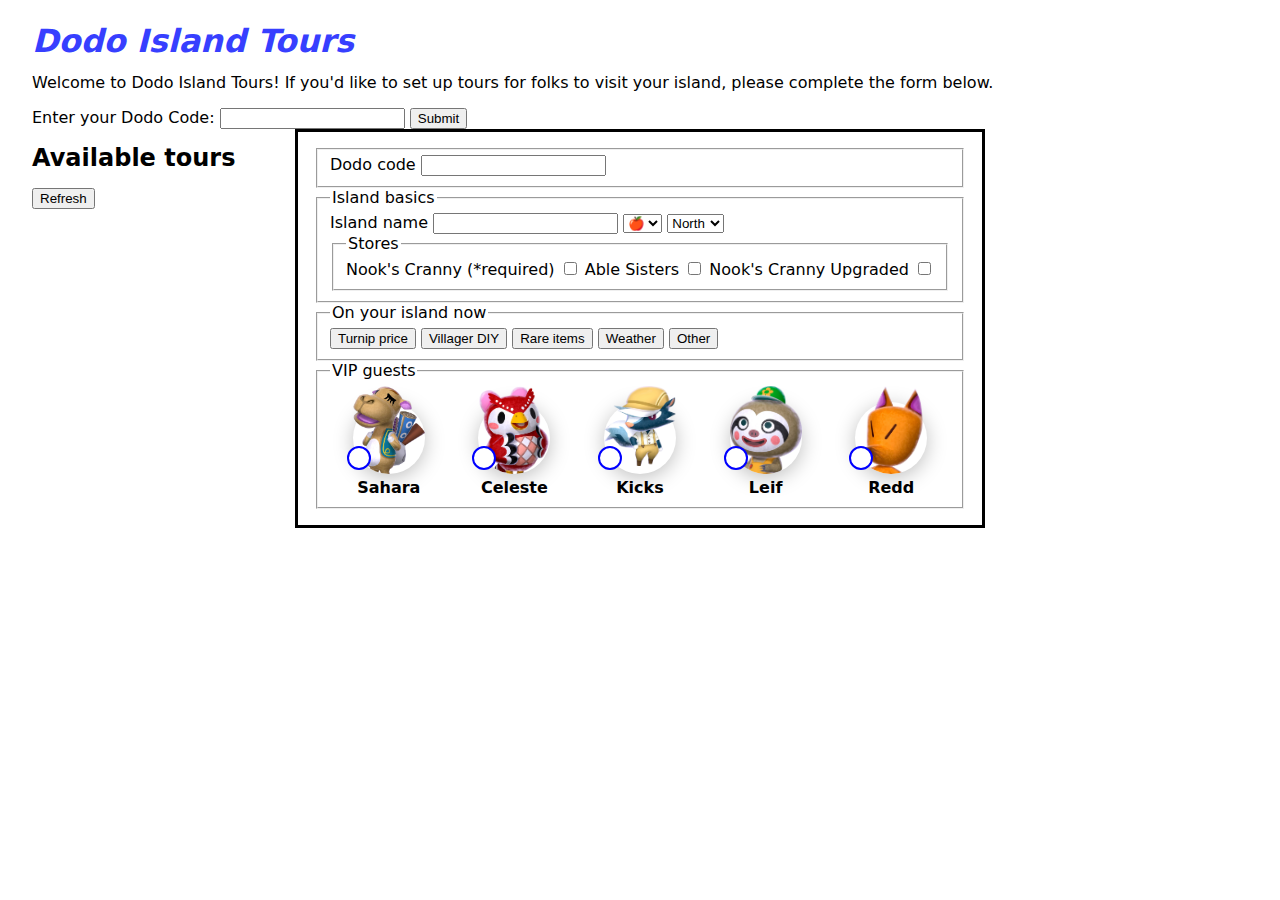
==== index.html @ df088738 "Integrate create-island, toggle-input, checkbox-villager components" ====
<!DOCTYPE html>
<html lang="en">
  <head>
    <title>Dodo Island Tours</title>
    <meta charset="utf-8">
    <meta http-equiv="X-UA-Compatible" content="IE=edge">
    <meta name="viewport" content="width=device-width, initial-scale=1">
    <link rel="stylesheet" href="/style.css">
    <script src="./components/create-island.js" type="module" defer></script>
    <script src="./components/toggle-input.js" type="module" defer></script>
    <script src="./components/checkbox-villager.js" type="module" defer></script>
  </head>  
  <body>
    <header>
      <h1>
        Dodo Island Tours
      </h1>
    </header>

    <section>
      <p>
        Welcome to Dodo Island Tours! If you'd like to set up tours for folks to visit your island, please complete the form below.
      </p>

      <create-island></create-island>
    </section>
    
    <main>
      <section>
        <h2>
          Available tours
        </h2>
        <button onclick="window.location.reload()">
          Refresh
        </button>
        <ol id="list-islands">
        </ol>
      </section>
    </main>
    
    
  </body>
</html>
---- style.css ----
/* CSS files add styling rules to your content */

body {
  font-family: system-ui, helvetica, arial, sans-serif;
  margin: 2em;
  line-height: 1.2em;
}

h1 {
  font-style: italic;
  color: #373fff;
}

label {
  display: grid;
  grid-template-columns: 1fr 1fr;
}

label:nth-child(even) {
  background: rgba(0,0,0,.02);
}

table, tr, td {
  border: 1px solid black;
  border-collapse: collapse;
  padding: .5em;
}
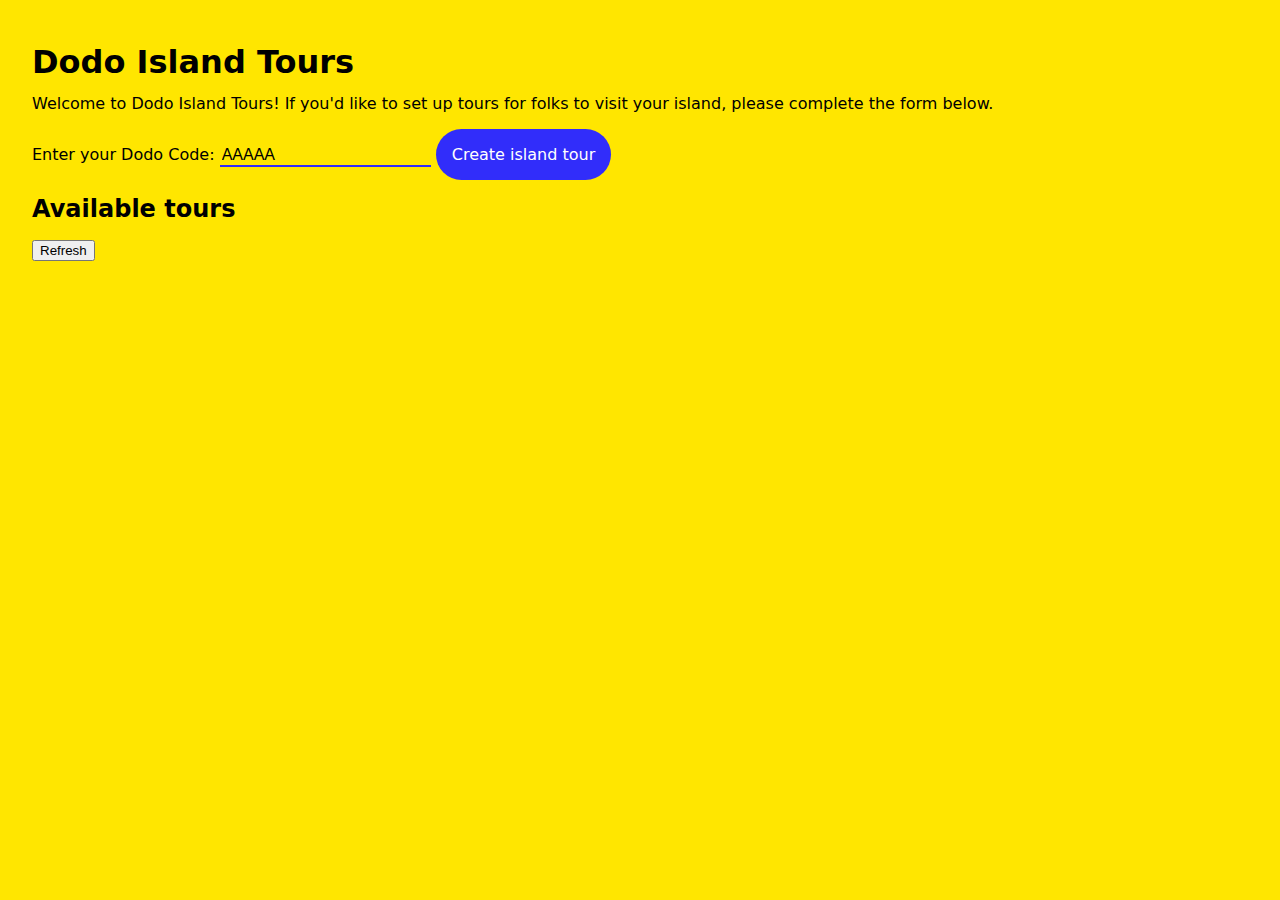
==== commit 0a930ff8: "Continue styling dialog, use <details-dialog> from Github team, fix html tagged template literal" ====
--- a/index.html
+++ b/index.html
@@ -9,6 +9,7 @@
     <script src="./components/create-island.js" type="module" defer></script>
     <script src="./components/toggle-input.js" type="module" defer></script>
     <script src="./components/checkbox-villager.js" type="module" defer></script>
+    <script src="./lib/details-dialog.js" defer></script>
   </head>  
   <body>
     <header>
--- a/style.css
+++ b/style.css
@@ -1,27 +1,17 @@
-/* CSS files add styling rules to your content */
+:root {
+  --shadow: 0 4px 20px rgba(0, 0, 0, .25);
+  --blue: #312DFA;
+  --yellow: #FFE600;
+}
 
 body {
   font-family: system-ui, helvetica, arial, sans-serif;
-  margin: 2em;
+  margin: 0;
+  padding: 2em;
   line-height: 1.2em;
+  background: var(--yellow);
 }
 
-h1 {
-  font-style: italic;
-  color: #373fff;
-}
-
-label {
-  display: grid;
-  grid-template-columns: 1fr 1fr;
-}
-
-label:nth-child(even) {
-  background: rgba(0,0,0,.02);
-}
-
-table, tr, td {
-  border: 1px solid black;
-  border-collapse: collapse;
-  padding: .5em;
+* {
+  box-sizing: border-box;
 }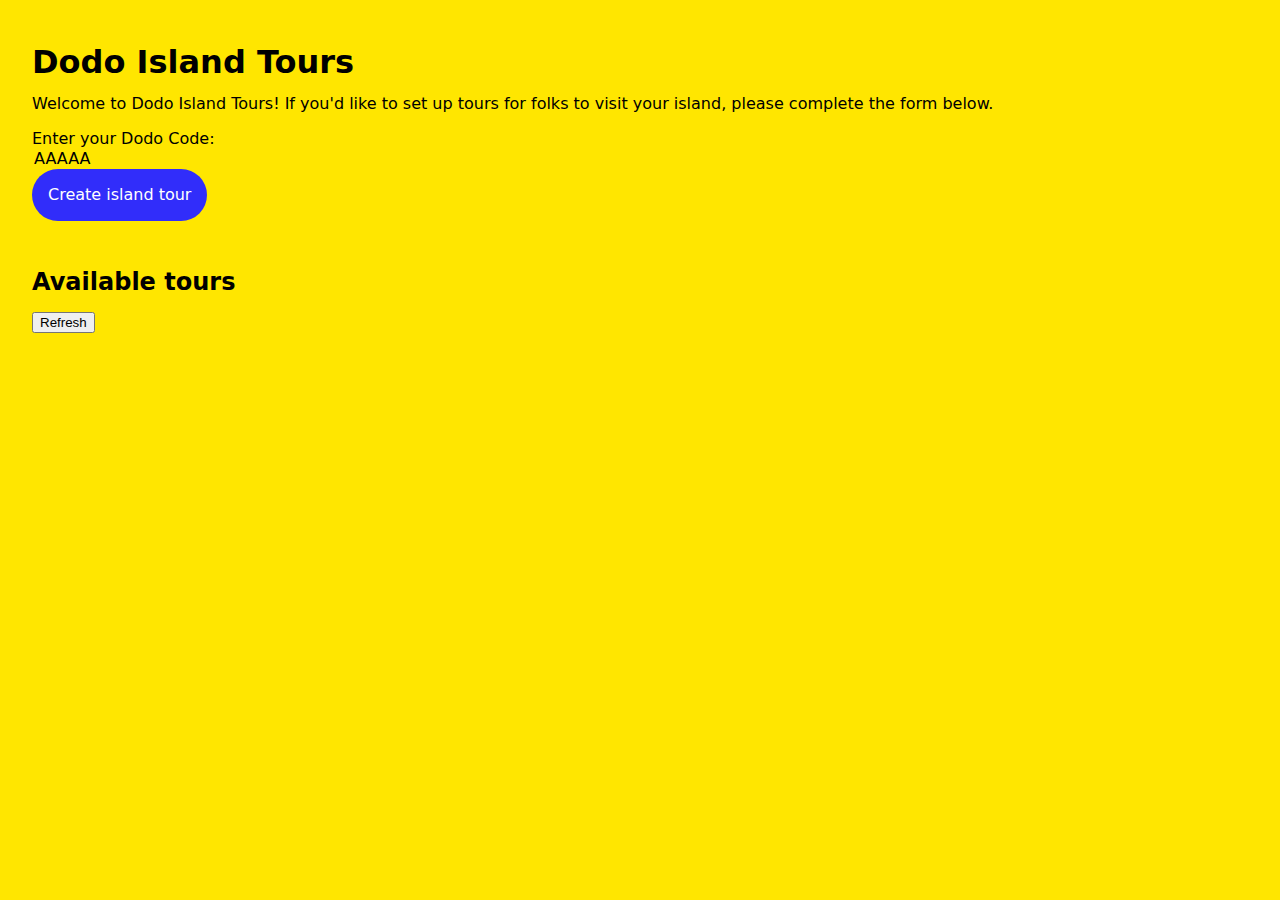
==== commit 5b9c7202: "add next step button, some tweaks, update details-dialog" ====
--- a/index.html
+++ b/index.html
@@ -9,7 +9,7 @@
     <script src="./components/create-island.js" type="module" defer></script>
     <script src="./components/toggle-input.js" type="module" defer></script>
     <script src="./components/checkbox-villager.js" type="module" defer></script>
-    <script src="./lib/details-dialog.js" defer></script>
+    <script src="./lib/details-dialog.js" type="module" defer></script>
   </head>  
   <body>
     <header>
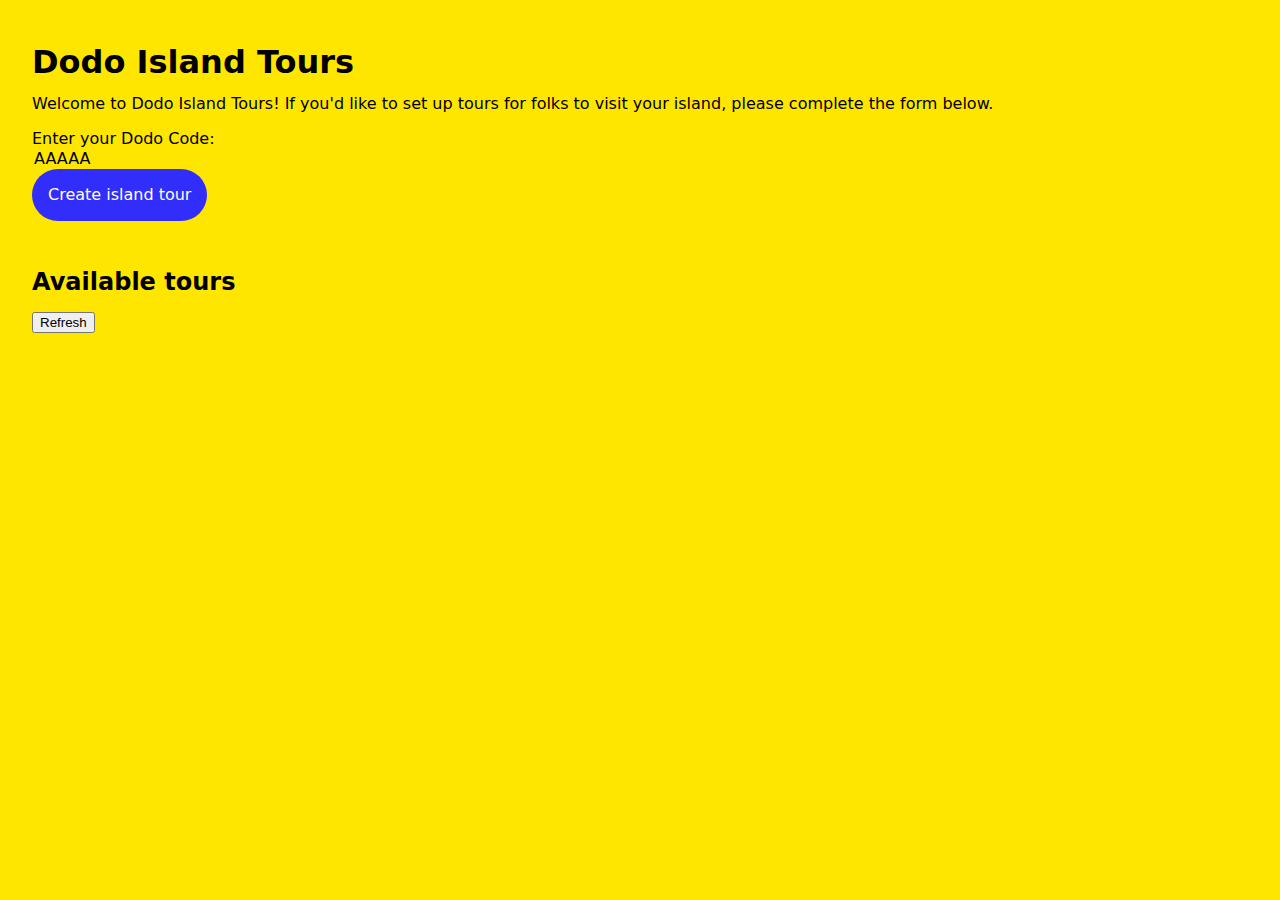
==== commit 87cec157: "Add a broken details demo" ====
--- a/index.html
+++ b/index.html
@@ -9,6 +9,7 @@
     <script src="./components/create-island.js" type="module" defer></script>
     <script src="./components/toggle-input.js" type="module" defer></script>
     <script src="./components/checkbox-villager.js" type="module" defer></script>
+    <script src="./components/test.js" type="module" defer></script>
     <script src="./lib/details-dialog.js" type="module" defer></script>
   </head>  
   <body>
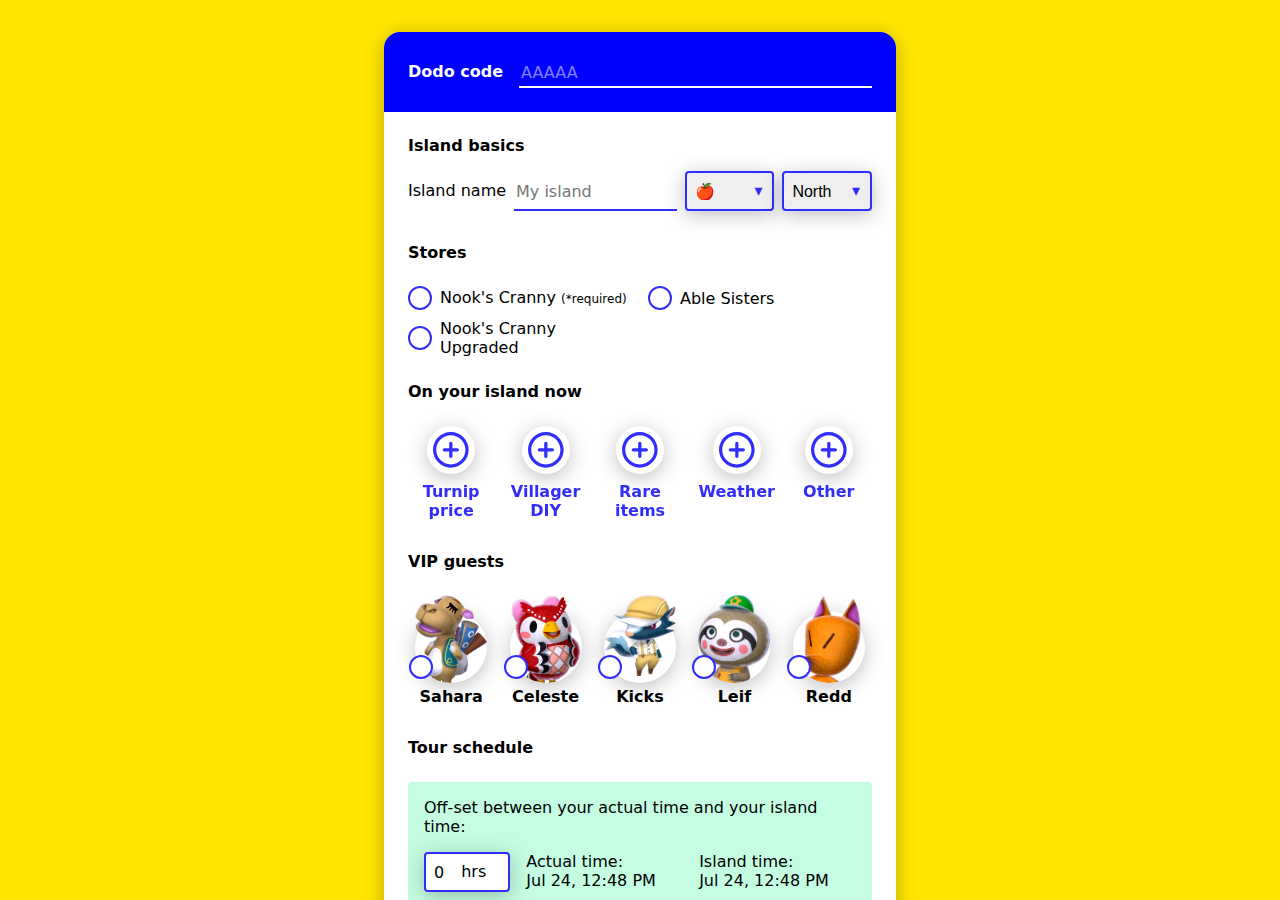
==== commit a9f90ad1: "Add tour schedule part of create-island, <create-schedule>, <custom-select>, and Inter, and other st" ====
--- a/index.html
+++ b/index.html
@@ -6,10 +6,12 @@
     <meta http-equiv="X-UA-Compatible" content="IE=edge">
     <meta name="viewport" content="width=device-width, initial-scale=1">
     <link rel="stylesheet" href="/style.css">
+    <link rel="stylesheet" href="https://rsms.me/inter/inter.css">
     <script src="./components/create-island.js" type="module" defer></script>
     <script src="./components/toggle-input.js" type="module" defer></script>
     <script src="./components/checkbox-villager.js" type="module" defer></script>
-    <script src="./components/test.js" type="module" defer></script>
+    <script src="./components/create-schedule.js" type="module" defer></script>
+    <script src="./components/custom-select.js" type="module" defer></script>
     <script src="./lib/details-dialog.js" type="module" defer></script>
   </head>  
   <body>
--- a/style.css
+++ b/style.css
@@ -5,7 +5,7 @@
 }
 
 body {
-  font-family: system-ui, helvetica, arial, sans-serif;
+  font-family: 'Inter', 'Inter UI', system-ui, helvetica, arial, sans-serif;
   margin: 0;
   padding: 2em;
   line-height: 1.2em;
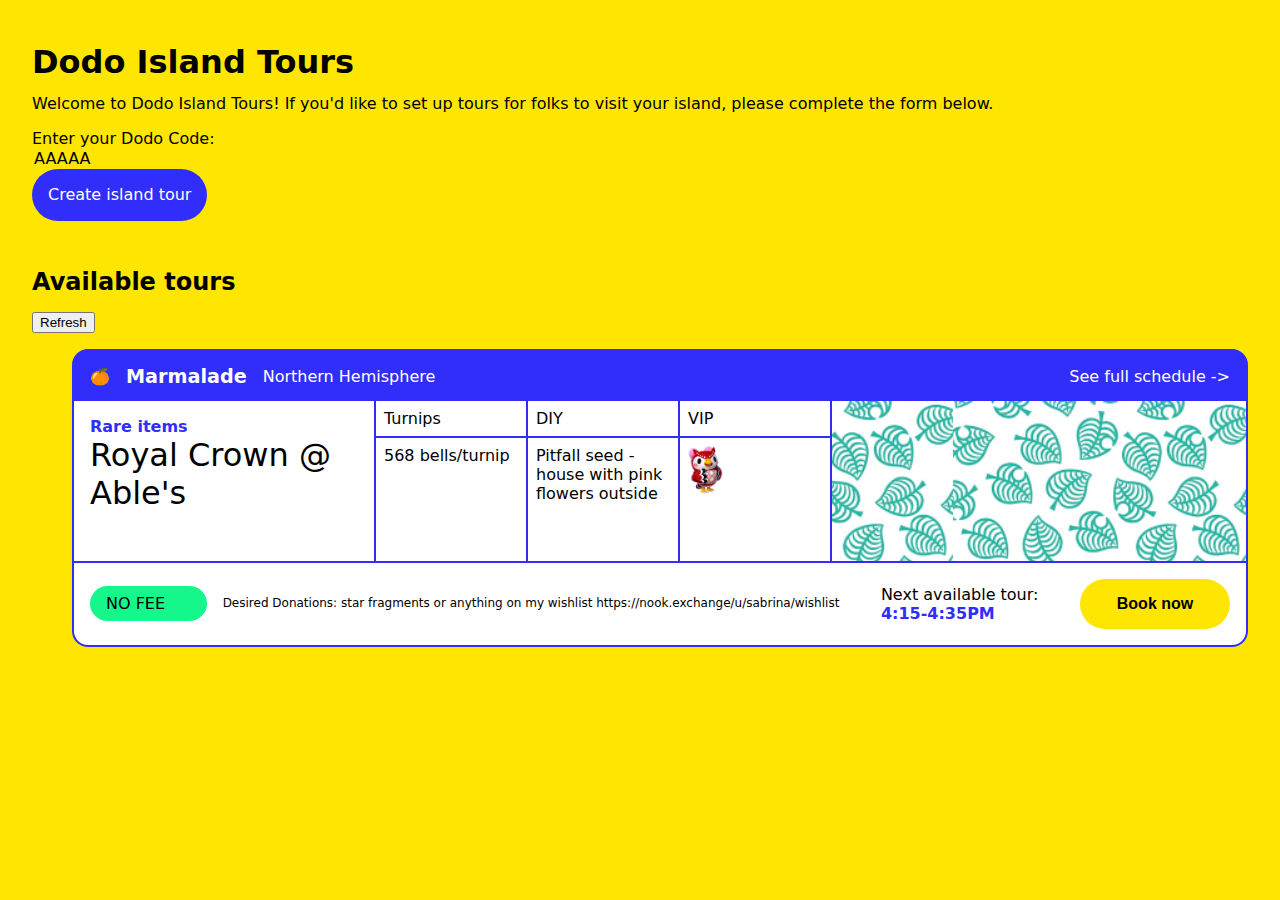
==== commit a4dab5de: "Add basic island ticket view with static data" ====
--- a/index.html
+++ b/index.html
@@ -12,6 +12,8 @@
     <script src="./components/checkbox-villager.js" type="module" defer></script>
     <script src="./components/create-schedule.js" type="module" defer></script>
     <script src="./components/custom-select.js" type="module" defer></script>
+    <script src="./components/list-island.js" type="module" defer></script>
+    <script src="./components/list-island-item.js" type="module" defer></script>
     <script src="./lib/details-dialog.js" type="module" defer></script>
   </head>  
   <body>
@@ -37,8 +39,7 @@
         <button onclick="window.location.reload()">
           Refresh
         </button>
-        <ol id="list-islands">
-        </ol>
+        <list-island></list-island>
       </section>
     </main>
     
--- a/style.css
+++ b/style.css
@@ -2,6 +2,7 @@
   --shadow: 0 4px 20px rgba(0, 0, 0, .25);
   --blue: #312DFA;
   --yellow: #FFE600;
+  --green: #15F78A;
 }
 
 body {
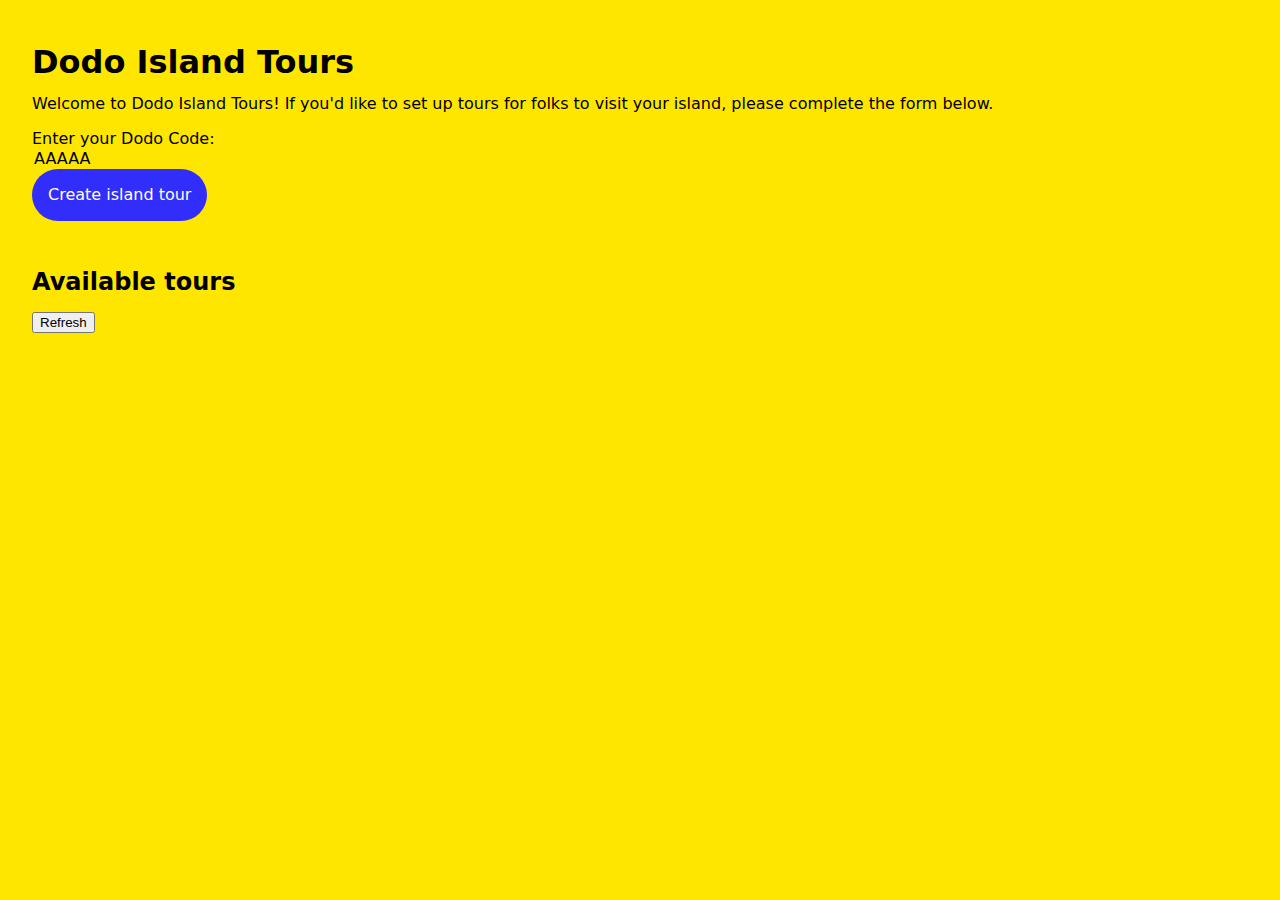
==== commit 579d50ff: "Wire up <list-island-item> with real data, add <tour-time>" ====
--- a/index.html
+++ b/index.html
@@ -14,6 +14,7 @@
     <script src="./components/custom-select.js" type="module" defer></script>
     <script src="./components/list-island.js" type="module" defer></script>
     <script src="./components/list-island-item.js" type="module" defer></script>
+    <script src="./components/tour-time.js" type="module" defer></script>
     <script src="./lib/details-dialog.js" type="module" defer></script>
   </head>  
   <body>
